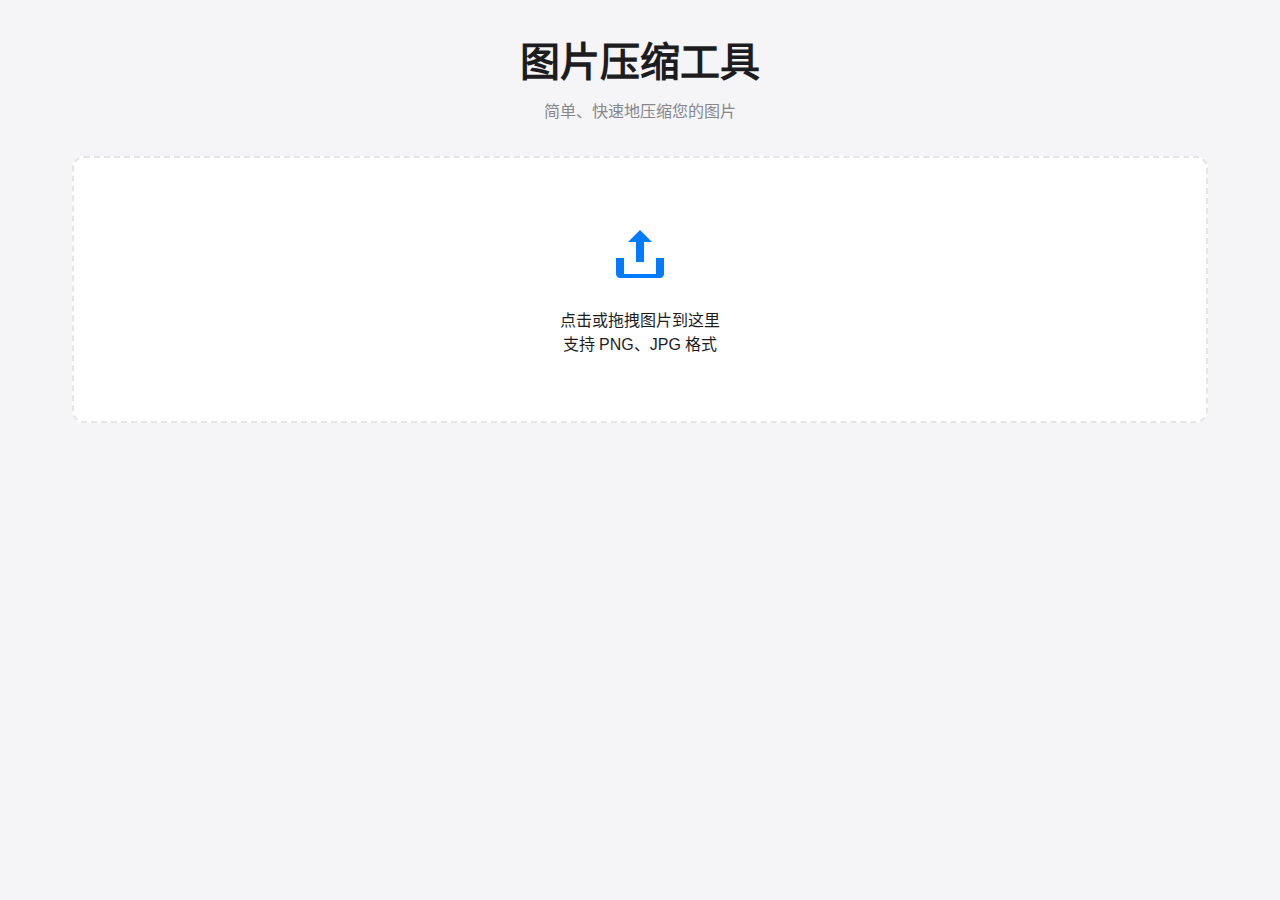
==== index.html @ 21b11301 "准备部署到 GitHub Pages" ====
<!DOCTYPE html>
<html lang="zh-CN">
<head>
    <meta charset="UTF-8">
    <meta name="viewport" content="width=device-width, initial-scale=1.0">
    <title>图片压缩工具</title>
    <link rel="stylesheet" href="styles.css">
</head>
<body>
    <div class="container">
        <!-- 头部标题 -->
        <header>
            <h1>图片压缩工具</h1>
            <p>简单、快速地压缩您的图片</p>
        </header>

        <!-- 上传区域 -->
        <div class="upload-area" id="uploadArea">
            <input type="file" id="imageInput" accept="image/png, image/jpeg" hidden>
            <div class="upload-box">
                <img src="upload-icon.svg" alt="上传图标" class="upload-icon">
                <p>点击或拖拽图片到这里</p>
                <p class="support-text">支持 PNG、JPG 格式</p>
            </div>
        </div>

        <!-- 压缩控制区域 -->
        <div class="compression-controls" id="compressionControls" style="display: none;">
            <div class="quality-control">
                <label for="quality">压缩质量：</label>
                <input type="range" id="quality" min="1" max="100" value="80">
                <span id="qualityValue">80%</span>
            </div>
        </div>

        <!-- 预览区域 -->
        <div class="preview-container" id="previewContainer" style="display: none;">
            <div class="preview-box">
                <h3>原始图片</h3>
                <div class="image-preview">
                    <img id="originalPreview" alt="原始图片预览">
                </div>
                <div class="file-info">
                    <span id="originalSize"></span>
                </div>
            </div>
            
            <div class="preview-box">
                <h3>压缩后</h3>
                <div class="image-preview">
                    <img id="compressedPreview" alt="压缩后预览">
                </div>
                <div class="file-info">
                    <span id="compressedSize"></span>
                </div>
                <button id="downloadBtn" class="download-btn">下载压缩图片</button>
            </div>
        </div>
    </div>
    <script src="script.js"></script>
</body>
</html>
---- styles.css ----
/* 全局样式 */
:root {
    --primary-color: #007AFF;
    --background-color: #F5F5F7;
    --text-color: #1D1D1F;
    --border-radius: 12px;
}

* {
    margin: 0;
    padding: 0;
    box-sizing: border-box;
    font-family: -apple-system, BlinkMacSystemFont, "Segoe UI", Roboto, sans-serif;
}

body {
    background-color: var(--background-color);
    color: var(--text-color);
    line-height: 1.5;
}

.container {
    max-width: 1200px;
    margin: 0 auto;
    padding: 2rem;
}

/* 头部样式 */
header {
    text-align: center;
    margin-bottom: 2rem;
}

header h1 {
    font-size: 2.5rem;
    font-weight: 700;
    margin-bottom: 0.5rem;
}

header p {
    color: #86868B;
}

/* 上传区域样式 */
.upload-area {
    background: white;
    border-radius: var(--border-radius);
    padding: 2rem;
    text-align: center;
    margin-bottom: 2rem;
    border: 2px dashed #E5E5E5;
    cursor: pointer;
    transition: all 0.3s ease;
}

.upload-area:hover {
    border-color: var(--primary-color);
}

.upload-box {
    padding: 2rem;
}

.upload-icon {
    width: 64px;
    height: 64px;
    margin-bottom: 1rem;
}

/* 压缩控制区域样式 */
.compression-controls {
    background: white;
    border-radius: var(--border-radius);
    padding: 1.5rem;
    margin-bottom: 2rem;
}

.quality-control {
    display: flex;
    align-items: center;
    gap: 1rem;
}

input[type="range"] {
    flex: 1;
    height: 6px;
    -webkit-appearance: none;
    background: #E5E5E5;
    border-radius: 3px;
}

input[type="range"]::-webkit-slider-thumb {
    -webkit-appearance: none;
    width: 20px;
    height: 20px;
    background: var(--primary-color);
    border-radius: 50%;
    cursor: pointer;
}

/* 预览区域样式 */
.preview-container {
    display: grid;
    grid-template-columns: 1fr 1fr;
    gap: 2rem;
}

.preview-box {
    background: white;
    border-radius: var(--border-radius);
    padding: 1.5rem;
}

.image-preview {
    margin: 1rem 0;
    border-radius: var(--border-radius);
    overflow: hidden;
}

.image-preview img {
    width: 100%;
    height: auto;
    display: block;
}

.file-info {
    color: #86868B;
    font-size: 0.9rem;
    margin-bottom: 1rem;
}

.download-btn {
    background: var(--primary-color);
    color: white;
    border: none;
    padding: 0.8rem 1.5rem;
    border-radius: var(--border-radius);
    cursor: pointer;
    font-size: 1rem;
    width: 100%;
    transition: background-color 0.3s ease;
}

.download-btn:hover {
    background-color: #0056b3;
}

/* 响应式设计 */
@media (max-width: 768px) {
    .preview-container {
        grid-template-columns: 1fr;
    }
}
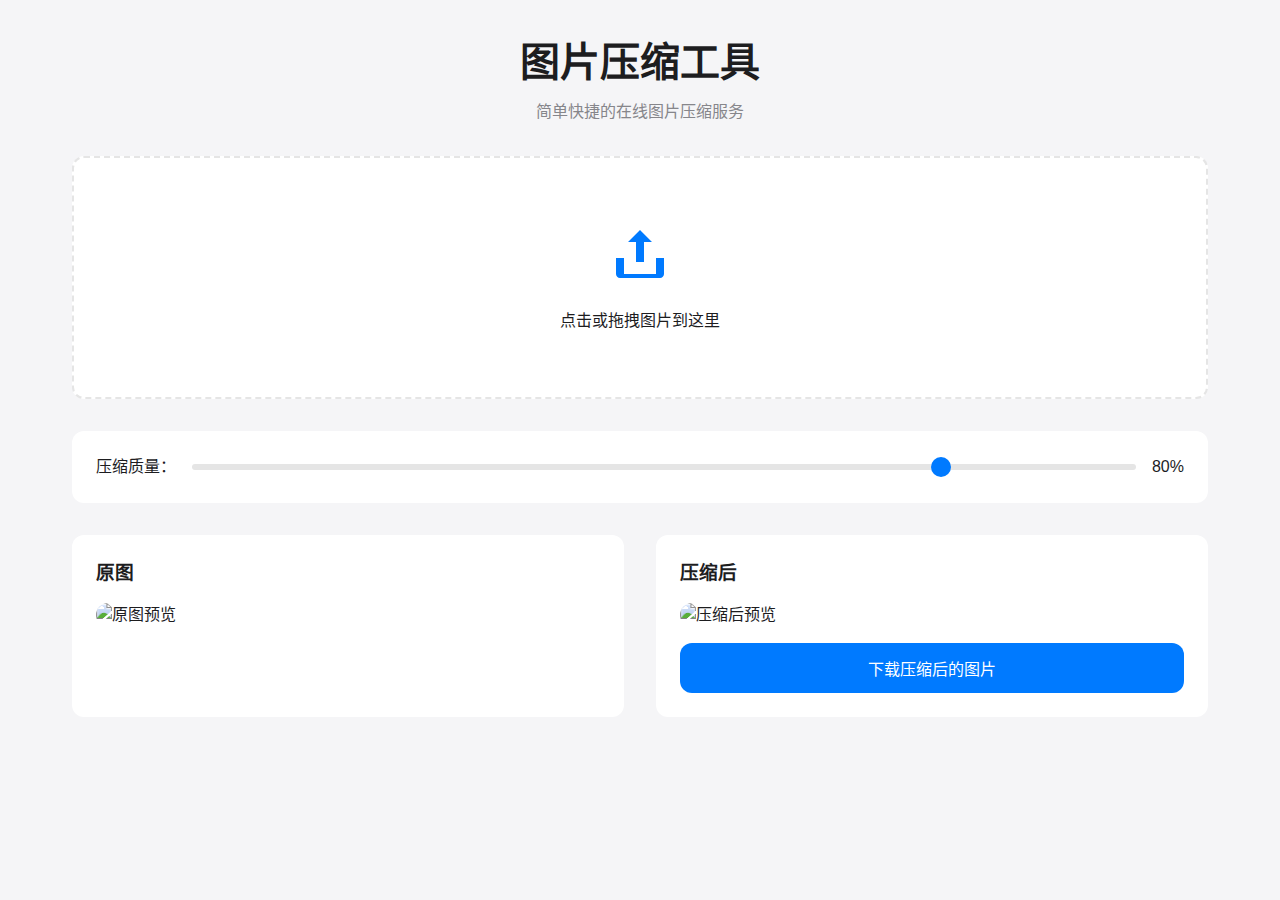
==== commit 3b9f580d: "Add index.html and fix 404 error" ====
--- a/index.html
+++ b/index.html
@@ -8,52 +8,42 @@
 </head>
 <body>
     <div class="container">
-        <!-- 头部标题 -->
         <header>
             <h1>图片压缩工具</h1>
-            <p>简单、快速地压缩您的图片</p>
+            <p>简单快捷的在线图片压缩服务</p>
         </header>
-
-        <!-- 上传区域 -->
-        <div class="upload-area" id="uploadArea">
-            <input type="file" id="imageInput" accept="image/png, image/jpeg" hidden>
+        
+        <div class="upload-area" id="dropZone">
             <div class="upload-box">
                 <img src="upload-icon.svg" alt="上传图标" class="upload-icon">
                 <p>点击或拖拽图片到这里</p>
-                <p class="support-text">支持 PNG、JPG 格式</p>
+                <input type="file" id="fileInput" accept="image/*" style="display: none;">
             </div>
         </div>
 
-        <!-- 压缩控制区域 -->
-        <div class="compression-controls" id="compressionControls" style="display: none;">
+        <div class="compression-controls">
             <div class="quality-control">
-                <label for="quality">压缩质量：</label>
-                <input type="range" id="quality" min="1" max="100" value="80">
+                <span>压缩质量：</span>
+                <input type="range" id="qualitySlider" min="0" max="100" value="80">
                 <span id="qualityValue">80%</span>
             </div>
         </div>
 
-        <!-- 预览区域 -->
-        <div class="preview-container" id="previewContainer" style="display: none;">
+        <div class="preview-container">
             <div class="preview-box">
-                <h3>原始图片</h3>
+                <h3>原图</h3>
+                <div class="file-info" id="originalInfo"></div>
                 <div class="image-preview">
-                    <img id="originalPreview" alt="原始图片预览">
-                </div>
-                <div class="file-info">
-                    <span id="originalSize"></span>
+                    <img id="originalImage" alt="原图预览">
                 </div>
             </div>
-            
             <div class="preview-box">
                 <h3>压缩后</h3>
+                <div class="file-info" id="compressedInfo"></div>
                 <div class="image-preview">
-                    <img id="compressedPreview" alt="压缩后预览">
+                    <img id="compressedImage" alt="压缩后预览">
                 </div>
-                <div class="file-info">
-                    <span id="compressedSize"></span>
-                </div>
-                <button id="downloadBtn" class="download-btn">下载压缩图片</button>
+                <button class="download-btn" id="downloadBtn">下载压缩后的图片</button>
             </div>
         </div>
     </div>
